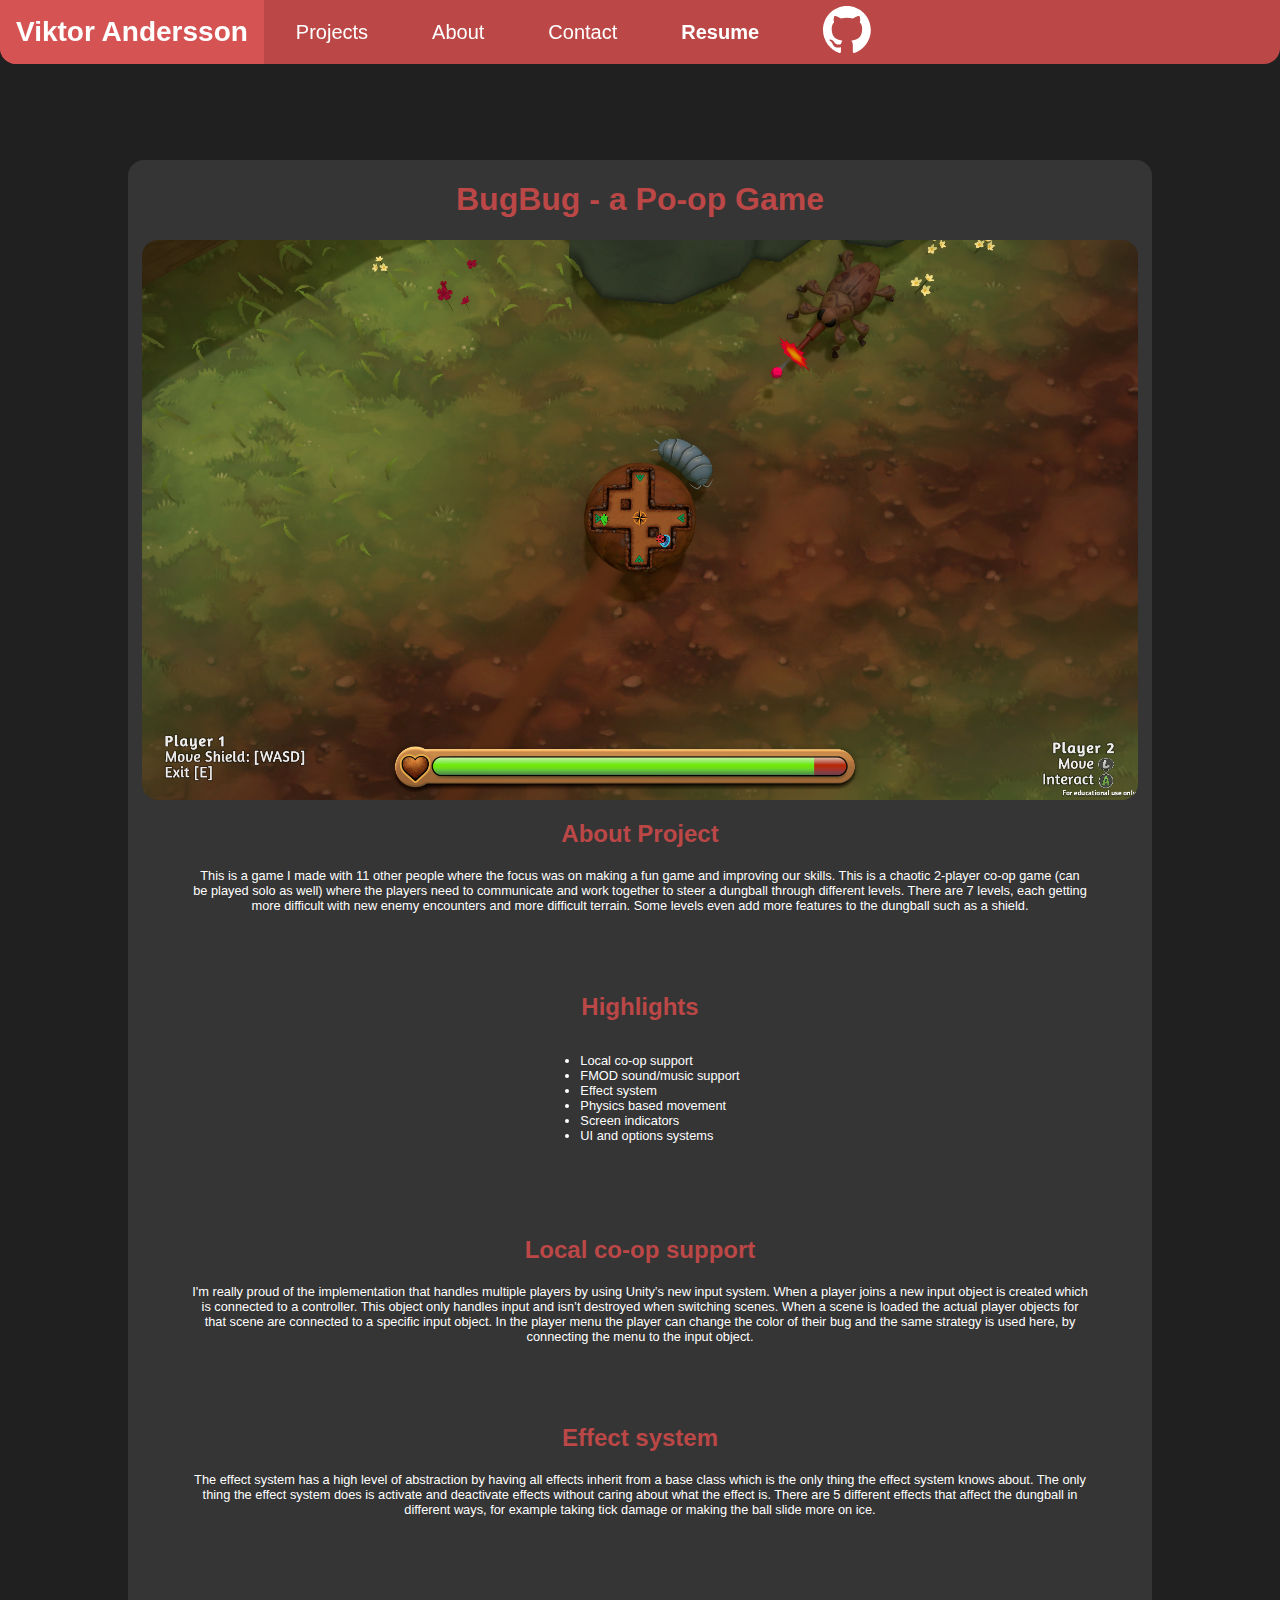
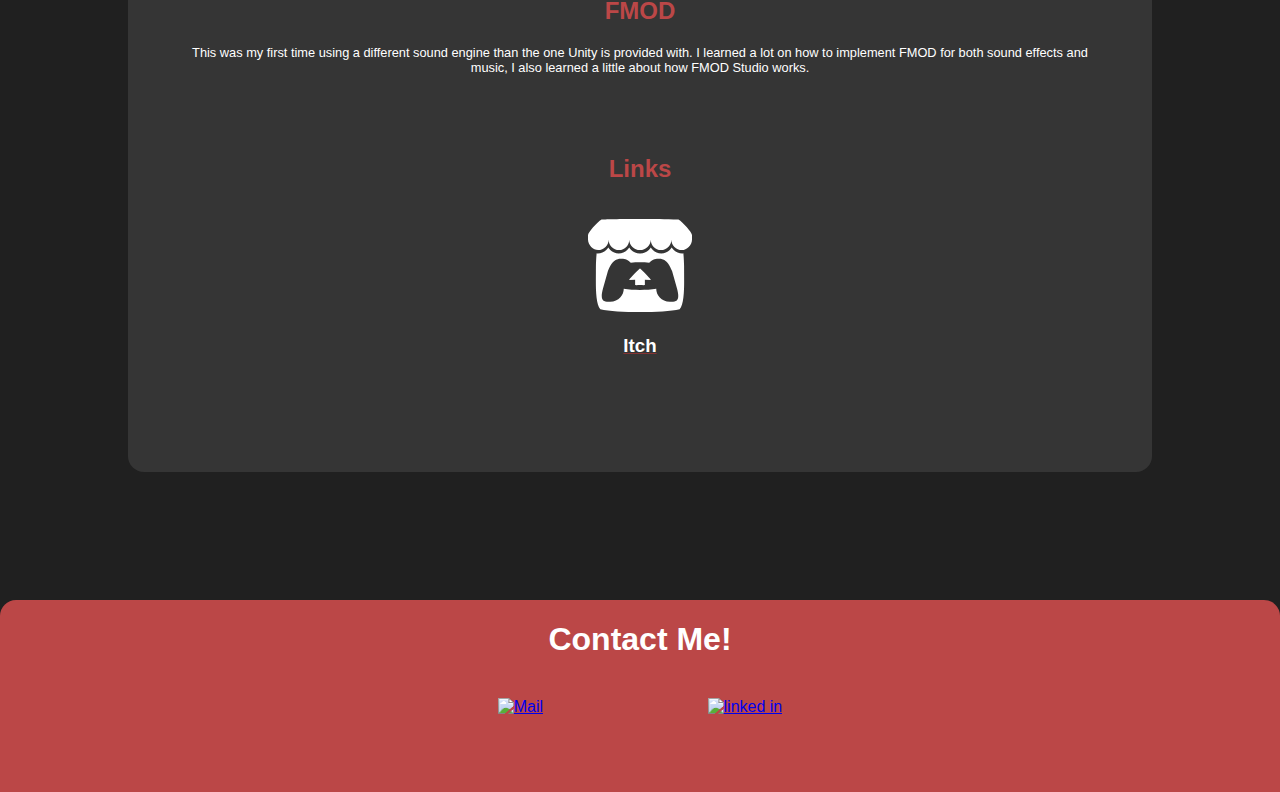
==== GamePages/BugBugGame.html @ 06018aa5 "Website" ====
<!DOCTYPE html>

<html lang="en">
    <head>
        <title>Viktor Andersson</title>
        <link rel="icon" href="../res/Images/Icons/WebsiteIcon.png">
        <link rel="stylesheet" href="../Styles/MainStylesheet.css">
        <link rel="stylesheet" href="../Styles/GameStylesheet.css">
        <link rel="stylesheet" href="../Styles/ColorStyles.css">
    </head>

    <body>
        <!--Header-->
        <header class="navbar">
            <a href="../index.html" class="navbarTitle"><p>Viktor Andersson</p></a>
            <a href="../index.html#projects" class="navbarItem"><p>Projects</p></a>
            <a href="../index.html#about" class="navbarItem"><p>About</p></a>
            <a href="#contact" class="navbarItem"><p>Contact</p></a>
            <a href="#" target="_blank" class="navbarSpecialItem"><p>Resume</p></a>
            <a href="https://github.com/Hotdogmannen" target="_blank" class="navbarSpecialItem"><img src="../res/Images/Icons/github.svg" alt="Github"></a>
        </header>

        <!--Main-->
        <div style="padding-top: 10rem;">
            <div class="main-container">
                
                <!--Project name and picture-->
                <h1 class="projectTitle">BugBug - a Po-op Game</h1>
                <div class="projectImage-container">
                    <img src="../res/Images/BugBugGameplay.png" class="projectImage">
                </div>
                
                <!--About Project-->
                <div class="aboutProject-container">
                    <h2 class="subsectionTitle">About Project</h2>
                    <p class="aboutProject-text">
                        This is a game I made with 11 other people where the focus was on making a fun game and improving our skills. 
                        This is a chaotic 2-player co-op game (can be played solo as well) where the players need to communicate and work 
                        together to steer a dungball through different levels. There are 7 levels, each getting more difficult with new enemy 
                        encounters and more difficult terrain. Some levels even add more features to the dungball such as a shield.
                    </p>
                </div>

                <!--Highlights-->
                <div class="highlights-container">
                    <h2 class="subsectionTitle">Highlights</h2>
                    <div style="display: inline-block;">
                        <ul class="highlights-list">
                            <li>Local co-op support</li>
                            <li>FMOD sound/music support</li>
                            <li>Effect system</li>
                            <li>Physics based movement</li>
                            <li>Screen indicators</li>
                            <li>UI and options systems</li>
                        </ul>
                    </div>
                </div>

                <!--About mechanic 1x-->
                <div class="aboutMechanic-container">
                    <h2 class="subsectionTitle">Local co-op support</h2>
                    <p class="aboutMechanic-text">
                        I'm really proud of the implementation that handles multiple players by using Unity’s new input system. When a player joins a new input object 
                        is created which is connected to a controller. This object only handles input and isn’t destroyed when switching scenes. When a scene is loaded 
                        the actual player objects for that scene are connected to a specific input object. 
                        In the player menu the player can change the color of their bug and the same strategy is used here, by connecting the menu to the input object.
                    </p>
                </div>

                <div class="aboutMechanic-container">
                    <h2 class="subsectionTitle">Effect system</h2>
                    <p class="aboutMechanic-text">
                        The effect system has a high level of abstraction by having all effects inherit from a base class which is the only thing the effect system knows about. 
                        The only thing the effect system does is activate and deactivate effects without caring about what the effect is. 
                        There are 5 different effects that affect the dungball in different ways, for example taking tick damage or making the ball slide more on ice.
                    </p>
                </div>
                
                <div class="aboutMechanic-container">
                    <h2 class="subsectionTitle">FMOD</h2>
                    <p class="aboutMechanic-text">
                        This was my first time using a different sound engine than the one Unity is provided with. 
                        I learned a lot on how to implement FMOD for both sound effects and music, I also learned a little about how FMOD Studio works.
                    </p>
                </div>

                <div class="links-container">
                    <h2 class="subsectionTitle">Links</h2>
    
                    <div class="links-item-container">
                        <a href="https://alltimefelix.itch.io/bugbug-a-po-op-game" class="link-item" target="_blank">
                            <div>
                                <img src="../res/Images/Icons/itchio.svg" class="link-item-image" style="max-width: 6.5rem; max-height: 6.5rem;">
                                <h3>Itch</h3>
                            </div>
                        </a>
                    </div>
                </div>
            </div>
        </div>


        <!--Footer-->
        <footer class="footer-container" id="contact" style="margin-top: 8rem;">
            <div>
                <h1>Contact Me!</h1>
                <br>
                <div>
                    <a class="footer-icon" href="mailto:viktor.andersson4193@gmail.com"><img src="../res/Images/icons/mail.png" alt="Mail"></a>
                    <a class="footer-icon" href="https://www.linkedin.com/in/viktor-andersson-74a002316/" target="_blank"><img src="../res/Images/icons/linkedin.png" alt="linked in"></a>
                </div>
            </div>
        </footer>

    </body>
</html>
---- Styles/MainStylesheet.css ----
body
{
    background-color: var(--dark-grey);
    font-family: var(--default-text-font);

    padding: 0;
    margin: 0;

    p
    {
        color: var(--default-text-color);
    }

    h1
    {
        color: var(--default-text-color);
    }

    h2
    {
        color: var(--default-text-color);
    }
    
    h3
    {
        color: var(--default-text-color);
    }
}

/*Navbar*/

.navbar
{
    max-height: 4rem;

    overflow: hidden;
    background-color: var(--red);
    position: fixed;
    z-index: 99;
    width: 100%;
    display: flex;
    align-items: center;

    border-bottom-left-radius: 1rem;
    border-bottom-right-radius: 1rem;
}

.navbarTitle
{
    font-weight: bold;
    font-size: 175%;
    float: left;
    display: block;
    text-align: center;
    padding: 1rem 1rem;
    text-decoration: none;
    background-color: var(--light-red);
}

.navbarItem
{
    font-size: 125%;
    float: left;
    display: block;
    text-align: center;
    padding: 1rem 2rem;
    text-decoration: none;

    transition: 50ms;
}

.navbarItem:hover
{
    background-color: var(--dark-red);

    p
    {
        transform: scale(1.2);
        transition: 50ms;
    }
    transition: 50ms;
}

.navbarItem:active
{
    p
    {
        transform: scale(1.4);
        transition: 30ms;
    }
    transition: 30ms;
}

.navbarSpecialItem
{
    font-size: 125%;
    font-weight: bold;
    display: block;
    text-align: center;
    padding: 1rem 2rem;
    text-decoration: none;
    background-color: var(--red);

    img
    {
        max-width: 3rem;
    }

    transition: 50ms;
}

.navbarSpecialItem:hover
{
    background-color: var(--dark-red);

    p
    {
        transform: scale(1.2);
        transition: 50ms;
    }

    img
    {
        transform: scale(1.1);
        transition: 50ms;
    }
}

.navbarSpecialItem:active
{
    p
    {
        transform: scale(1.4);
        transition: 30ms;
    }
    
    img
    {
        transform: scale(1.3);
        transition: 30ms;
    }
}

/*Navbar*/

/*Footer*/
.footer-container
{
    position: absolute;
    width: 100%;
    margin-top: 6rem;
    display: flex;
    justify-content: center;
    text-align: center;
    background-color: var(--red);
    height: 12rem;

    border-top-left-radius: 1rem;
    border-top-right-radius: 1rem;
}

.footer-icon
{
    margin: 5rem;
}
/*Footer*/
---- Styles/GameStylesheet.css ----
/*Main*/
.main-container
{
    background-color: var(--light-grey); 
    width: 80%; 
    margin: auto; 
    border-radius: 
    1rem; overflow: hidden;
}
/*Main*/

/*Project*/

.projectTitle
{
    color: var(--red);
    text-align: center;
}

.projectImage-container
{
    display: flex;
    justify-content: center;
}

.projectImage
{
    position: relative;
    border-radius: 1rem;
    overflow: hidden;
    max-height: 35rem;
}

/*Project*/

/*About Project*/

.aboutProject-container
{
    margin-bottom: 5rem;
    text-align: center;
}

.aboutProject-text
{
    margin: 0 4rem 2rem 4rem; 
    font-size: 1vw;
}

/*About Project*/

/*Highlights*/

.highlights-container
{
    margin-bottom: 5rem;
    text-align: center;
}

.highlights-list
{
    color: var(--default-text-color); 
    font-size: 1vw; 
    text-align: left;
}

/*Highlights*/

/*About Mechanic*/
.aboutMechanic-container
{
    text-align: center; 
    margin-bottom: 5rem;
}

.aboutMechanic-text
{
    margin: 0 4rem 0rem 4rem; 
    font-size: 1vw;
}
/*About Mechanic*/

/*Links*/
.links-container
{
    text-align: center; 
    margin-bottom: 5rem;
}

.links-item-container
{
    display: flex; 
    justify-content: center;
}

.link-item
{
    text-decoration-color: var(--dark-red); 
    margin: 1rem;
}

.link-item-image
{
    height: auto; 
    width: auto; 
    max-width: 6rem; 
    max-height: 6rem;
}
/*Links*/

/*Other*/

.subsectionTitle
{
    color: var(--red);
    text-align: center;
}

/*Other*/
---- Styles/ColorStyles.css ----
:root
{
    --default-text-color: #ffffff;
    --default-text-font: Verdana, Geneva, Tahoma, sans-serif;

    --light-red: #d65353;
    --red: #bb4747;
    --dark-red: #863333;

    --dark-red-transparent: #201212ea;

    --light-grey: #353535;
    --dark-grey: #202020;
}
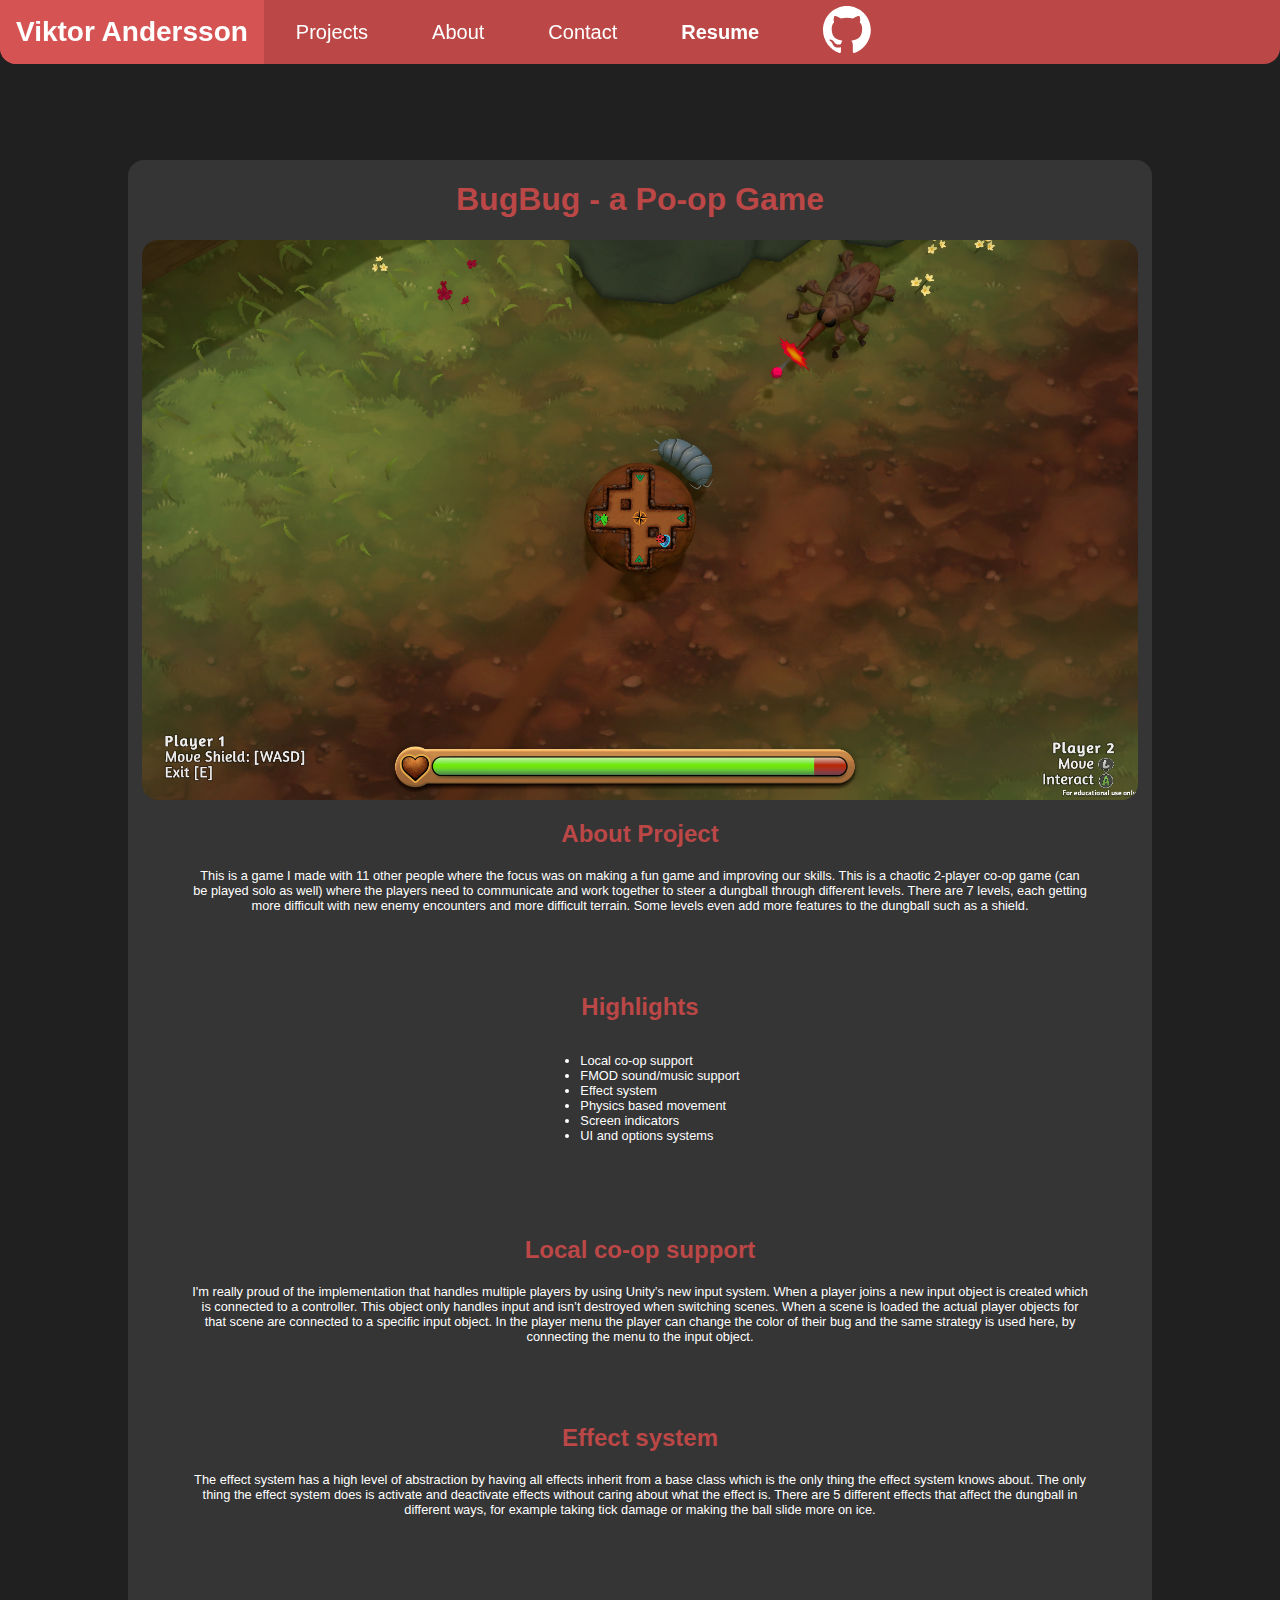
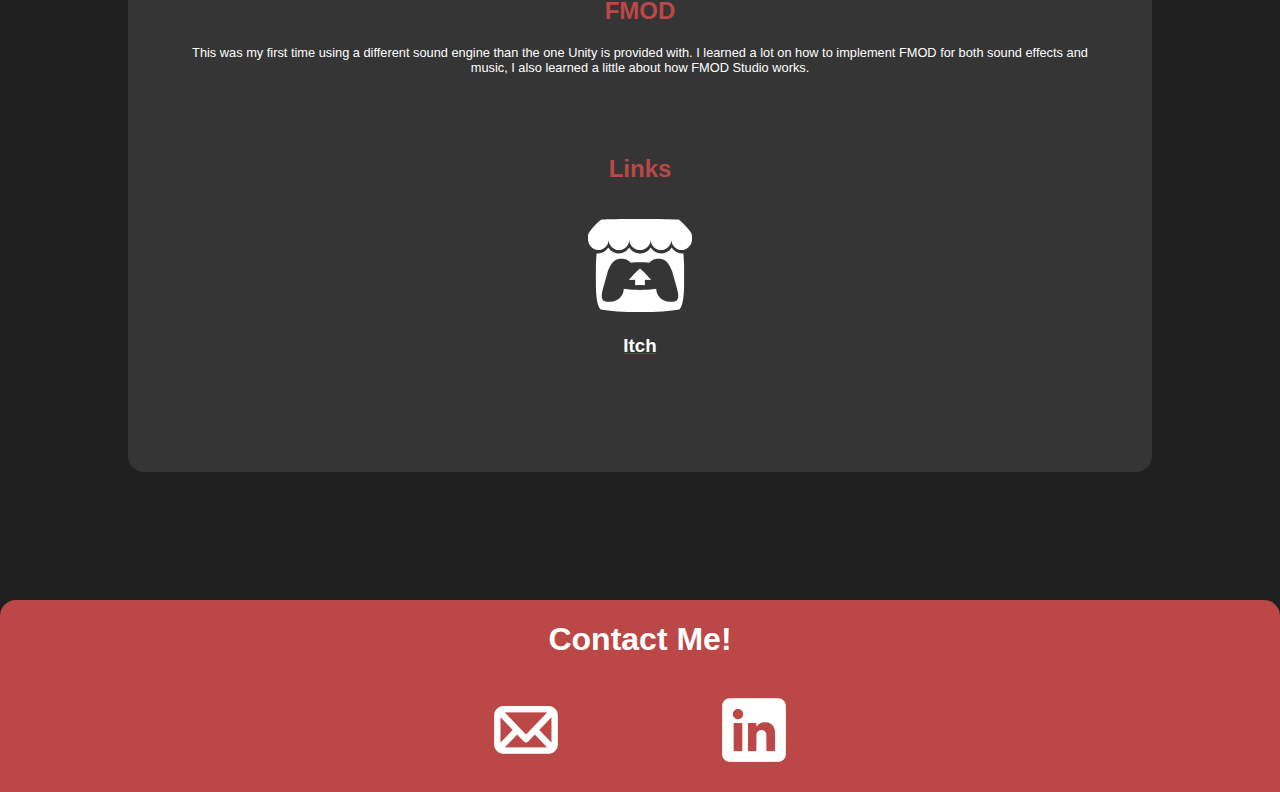
==== commit ce7d9458: "Fixed links" ====
--- a/GamePages/BugBugGame.html
+++ b/GamePages/BugBugGame.html
@@ -106,8 +106,8 @@
                 <h1>Contact Me!</h1>
                 <br>
                 <div>
-                    <a class="footer-icon" href="mailto:viktor.andersson4193@gmail.com"><img src="../res/Images/icons/mail.png" alt="Mail"></a>
-                    <a class="footer-icon" href="https://www.linkedin.com/in/viktor-andersson-74a002316/" target="_blank"><img src="../res/Images/icons/linkedin.png" alt="linked in"></a>
+                    <a class="footer-icon" href="mailto:viktor.andersson4193@gmail.com"><img src="../res/Images/Icons/mail.png" alt="Mail"></a>
+                    <a class="footer-icon" href="https://www.linkedin.com/in/viktor-andersson-74a002316/" target="_blank"><img src="../res/Images/Icons/linkedin.png" alt="linked in"></a>
                 </div>
             </div>
         </footer>
